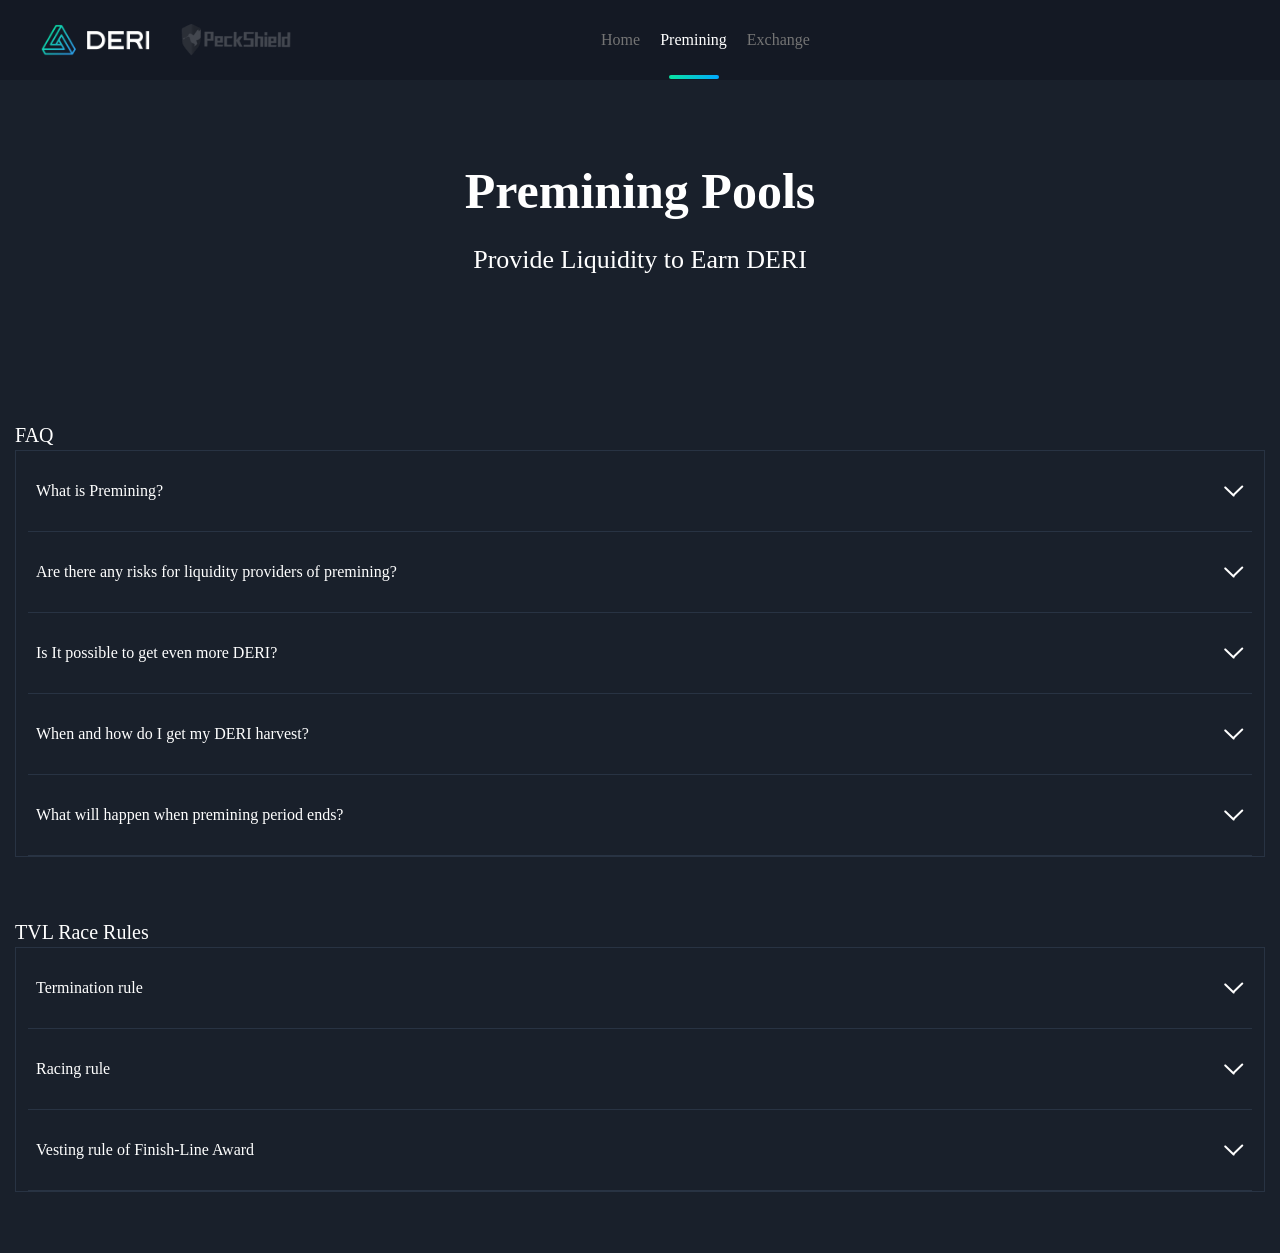
==== m.html @ 5b7a6722 "pull" ====
<!DOCTYPE html><html style=font-size:10vw><head><meta charset=utf-8><meta name=viewport content="width=device-width,initial-scale=1,maximum-scale=1,minimum-scale=1,user-scalable=no"><title>deri</title><link rel=icon href=mstatic/favicon.ico type=image/x-icon><link href=/mstatic/css/app.9a9952cc0e11ab8438d01f4a9b8c72d5.css rel=stylesheet></head><body><div id=app></div><script>function ScreenWidth() {      //获取屏幕尺寸，判断PC端或移动端
        if (/phone|pad|pod|iPhone|iPod|ios|iPad|Android|Fennec|BlackBerry|Mobile|IEMobile|MQQBrowser|JUC|Fennec|WosBrowser|BrowserNG|WebOS|Symbian|Windows Phone/i.test(navigator.userAgent)) {
        //如果是移动端，则跳转到移动端对应的页面；否则，跳转到PC端对应的页面
                
            } else{
              window.location.href = 'index.html';
            }
        }
        window.onload  = function(){
            ScreenWidth()
        }
        window.onresize = function () {
            ScreenWidth()
        }</script><script type=text/javascript src=/mstatic/js/manifest.016fe39f7a4803d2879a.js></script><script type=text/javascript src=/mstatic/js/vendor.dea95f9640a83e8b86ef.js></script><script type=text/javascript src=/mstatic/js/app.e6307b0dc670eca910c5.js></script></body></html>
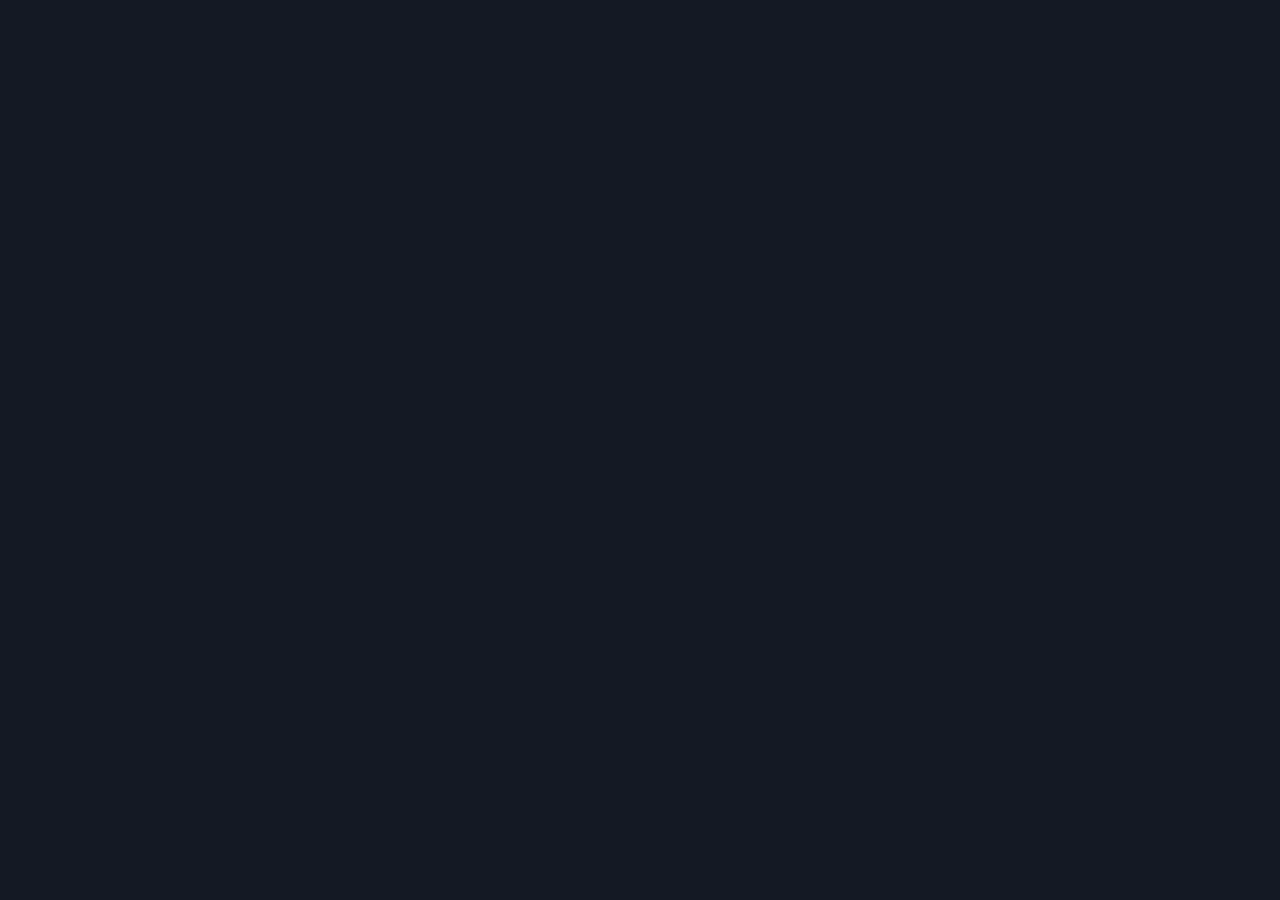
==== commit 38d67359: "pull" ====
--- a/m.html
+++ b/m.html
@@ -1,4 +1,4 @@
-<!DOCTYPE html><html style=font-size:10vw><head><meta charset=utf-8><meta name=viewport content="width=device-width,initial-scale=1,maximum-scale=1,minimum-scale=1,user-scalable=no"><title>deri</title><link rel=icon href=mstatic/favicon.ico type=image/x-icon><link href=/mstatic/css/app.9a9952cc0e11ab8438d01f4a9b8c72d5.css rel=stylesheet></head><body><div id=app></div><script>function ScreenWidth() {      //获取屏幕尺寸，判断PC端或移动端
+<!DOCTYPE html><html style=font-size:10vw><head><meta charset=utf-8><meta name=viewport content="width=device-width,initial-scale=1,maximum-scale=1,minimum-scale=1,user-scalable=no"><title>deri</title><link rel=icon href=mstatic/favicon.ico type=image/x-icon><link href=./mstatic/css/app.26663501f78f93946777de2a6fb69d83.css rel=stylesheet></head><body><div id=app></div><script>function ScreenWidth() {      //获取屏幕尺寸，判断PC端或移动端
         if (/phone|pad|pod|iPhone|iPod|ios|iPad|Android|Fennec|BlackBerry|Mobile|IEMobile|MQQBrowser|JUC|Fennec|WosBrowser|BrowserNG|WebOS|Symbian|Windows Phone/i.test(navigator.userAgent)) {
         //如果是移动端，则跳转到移动端对应的页面；否则，跳转到PC端对应的页面
                 
@@ -11,4 +11,4 @@
         }
         window.onresize = function () {
             ScreenWidth()
-        }</script><script type=text/javascript src=/mstatic/js/manifest.016fe39f7a4803d2879a.js></script><script type=text/javascript src=/mstatic/js/vendor.dea95f9640a83e8b86ef.js></script><script type=text/javascript src=/mstatic/js/app.e6307b0dc670eca910c5.js></script></body></html>+        }</script><script type=text/javascript src=./mstatic/js/manifest.cbfbde3199fd7531c58c.js></script><script type=text/javascript src=./mstatic/js/vendor.dea95f9640a83e8b86ef.js></script><script type=text/javascript src=./mstatic/js/app.e6307b0dc670eca910c5.js></script></body></html>
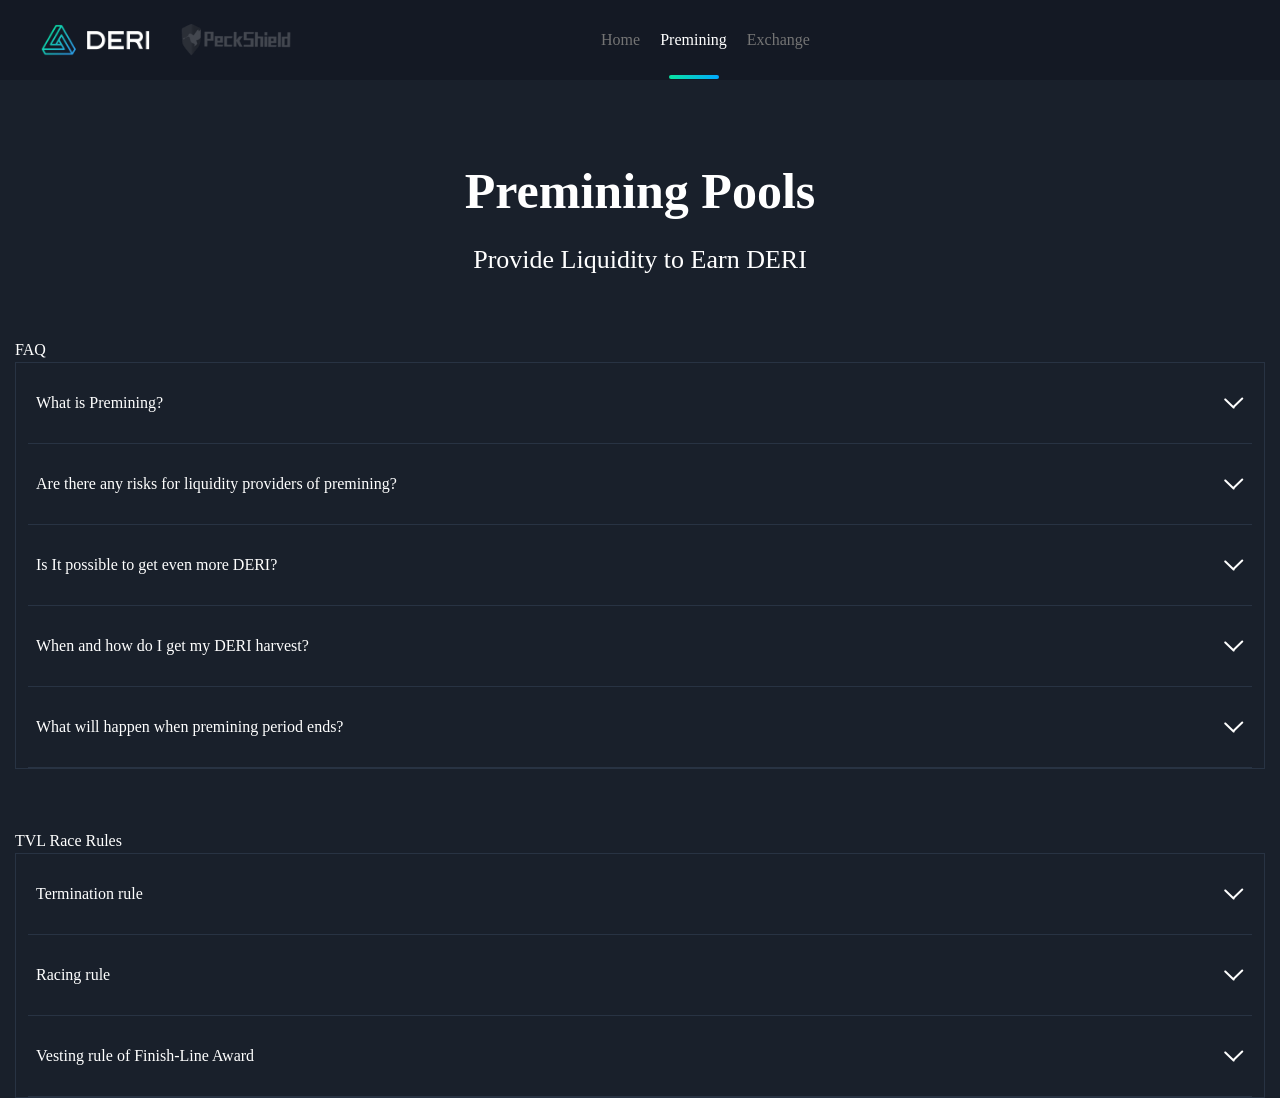
==== commit fc440d44: "pull" ====
--- a/m.html
+++ b/m.html
@@ -1,4 +1,4 @@
-<!DOCTYPE html><html style=font-size:10vw><head><meta charset=utf-8><meta name=viewport content="width=device-width,initial-scale=1,maximum-scale=1,minimum-scale=1,user-scalable=no"><title>deri</title><link rel=icon href=mstatic/favicon.ico type=image/x-icon><link href=./mstatic/css/app.26663501f78f93946777de2a6fb69d83.css rel=stylesheet></head><body><div id=app></div><script>function ScreenWidth() {      //获取屏幕尺寸，判断PC端或移动端
+<!DOCTYPE html><html style=font-size:10vw><head><meta charset=utf-8><meta name=viewport content="width=device-width,initial-scale=1,maximum-scale=1,minimum-scale=1,user-scalable=no"><title>deri</title><link rel=icon href=mstatic/favicon.ico type=image/x-icon><link href=./mstatic/css/app.7bd42c9fa31c6f962f67734fe7654a09.css rel=stylesheet></head><body><div id=app></div><script>function ScreenWidth() {      //获取屏幕尺寸，判断PC端或移动端
         if (/phone|pad|pod|iPhone|iPod|ios|iPad|Android|Fennec|BlackBerry|Mobile|IEMobile|MQQBrowser|JUC|Fennec|WosBrowser|BrowserNG|WebOS|Symbian|Windows Phone/i.test(navigator.userAgent)) {
         //如果是移动端，则跳转到移动端对应的页面；否则，跳转到PC端对应的页面
                 
@@ -11,4 +11,4 @@
         }
         window.onresize = function () {
             ScreenWidth()
-        }</script><script type=text/javascript src=./mstatic/js/manifest.cbfbde3199fd7531c58c.js></script><script type=text/javascript src=./mstatic/js/vendor.dea95f9640a83e8b86ef.js></script><script type=text/javascript src=./mstatic/js/app.e6307b0dc670eca910c5.js></script></body></html>+        }</script><script type=text/javascript src=./mstatic/js/manifest.7dd4c493ba1792a1e921.js></script><script type=text/javascript src=./mstatic/js/vendor.dea95f9640a83e8b86ef.js></script><script type=text/javascript src=./mstatic/js/app.e6307b0dc670eca910c5.js></script></body></html>
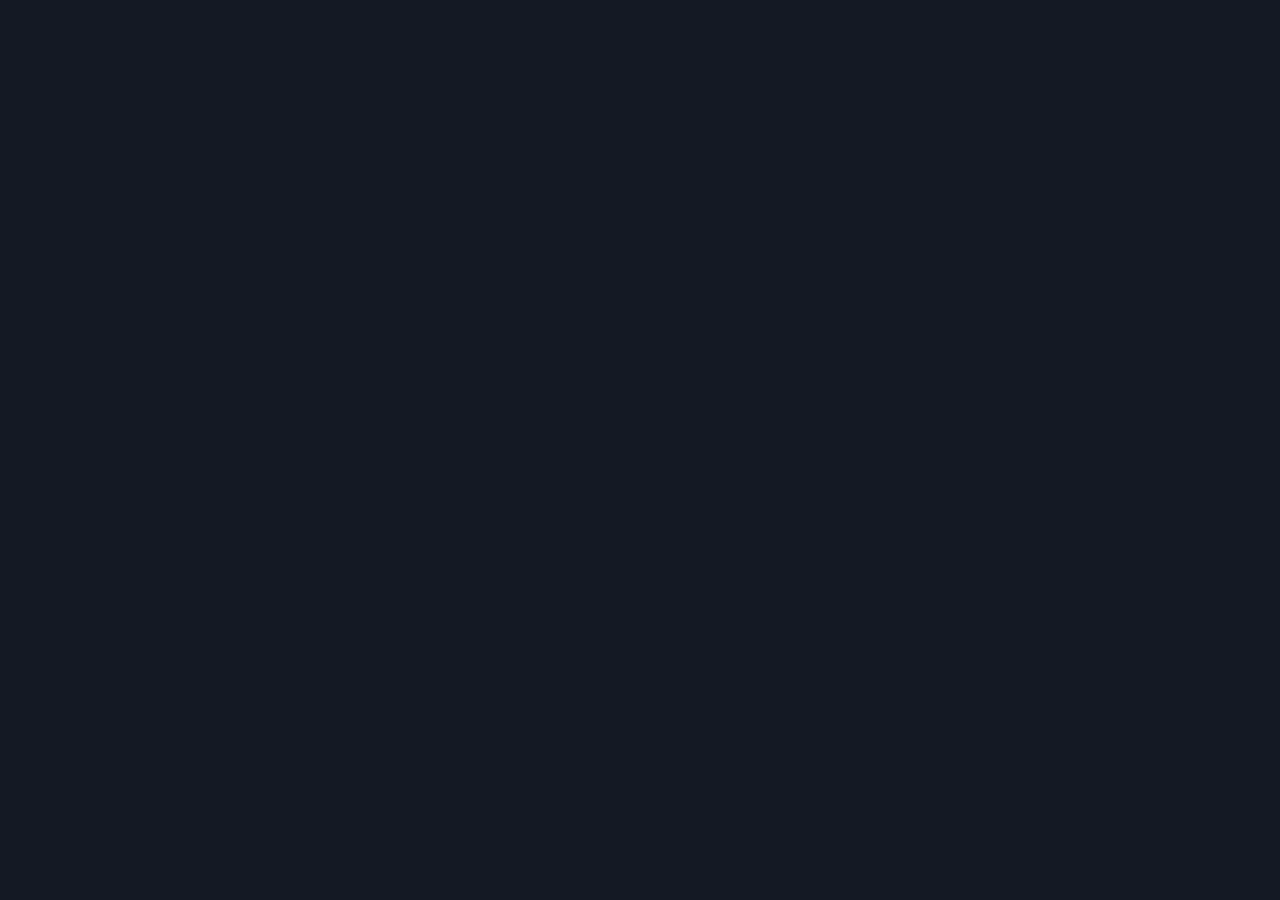
==== commit fe1ac2a0: "pull" ====
--- a/m.html
+++ b/m.html
@@ -1,4 +1,4 @@
-<!DOCTYPE html><html style=font-size:10vw><head><meta charset=utf-8><meta name=viewport content="width=device-width,initial-scale=1,maximum-scale=1,minimum-scale=1,user-scalable=no"><title>deri</title><link rel=icon href=mstatic/favicon.ico type=image/x-icon><link href=./mstatic/css/app.7bd42c9fa31c6f962f67734fe7654a09.css rel=stylesheet></head><body><div id=app></div><script>function ScreenWidth() {      //获取屏幕尺寸，判断PC端或移动端
+<!DOCTYPE html><html style=font-size:10vw><head><meta charset=utf-8><meta name=viewport content="width=device-width,initial-scale=1,maximum-scale=1,minimum-scale=1,user-scalable=no"><title>deri</title><link rel=icon href=mstatic/favicon.ico type=image/x-icon><link href=./mstatic/css/app.c417c6991ddeb3cf594b0206becbde82.css rel=stylesheet></head><body><div id=app></div><script>function ScreenWidth() {      //获取屏幕尺寸，判断PC端或移动端
         if (/phone|pad|pod|iPhone|iPod|ios|iPad|Android|Fennec|BlackBerry|Mobile|IEMobile|MQQBrowser|JUC|Fennec|WosBrowser|BrowserNG|WebOS|Symbian|Windows Phone/i.test(navigator.userAgent)) {
         //如果是移动端，则跳转到移动端对应的页面；否则，跳转到PC端对应的页面
                 
@@ -11,4 +11,4 @@
         }
         window.onresize = function () {
             ScreenWidth()
-        }</script><script type=text/javascript src=./mstatic/js/manifest.7dd4c493ba1792a1e921.js></script><script type=text/javascript src=./mstatic/js/vendor.dea95f9640a83e8b86ef.js></script><script type=text/javascript src=./mstatic/js/app.e6307b0dc670eca910c5.js></script></body></html>+        }</script><script type=text/javascript src=./mstatic/js/manifest.d7cfd19877df62d16010.js></script><script type=text/javascript src=./mstatic/js/vendor.dea95f9640a83e8b86ef.js></script><script type=text/javascript src=./mstatic/js/app.e6307b0dc670eca910c5.js></script></body></html>
